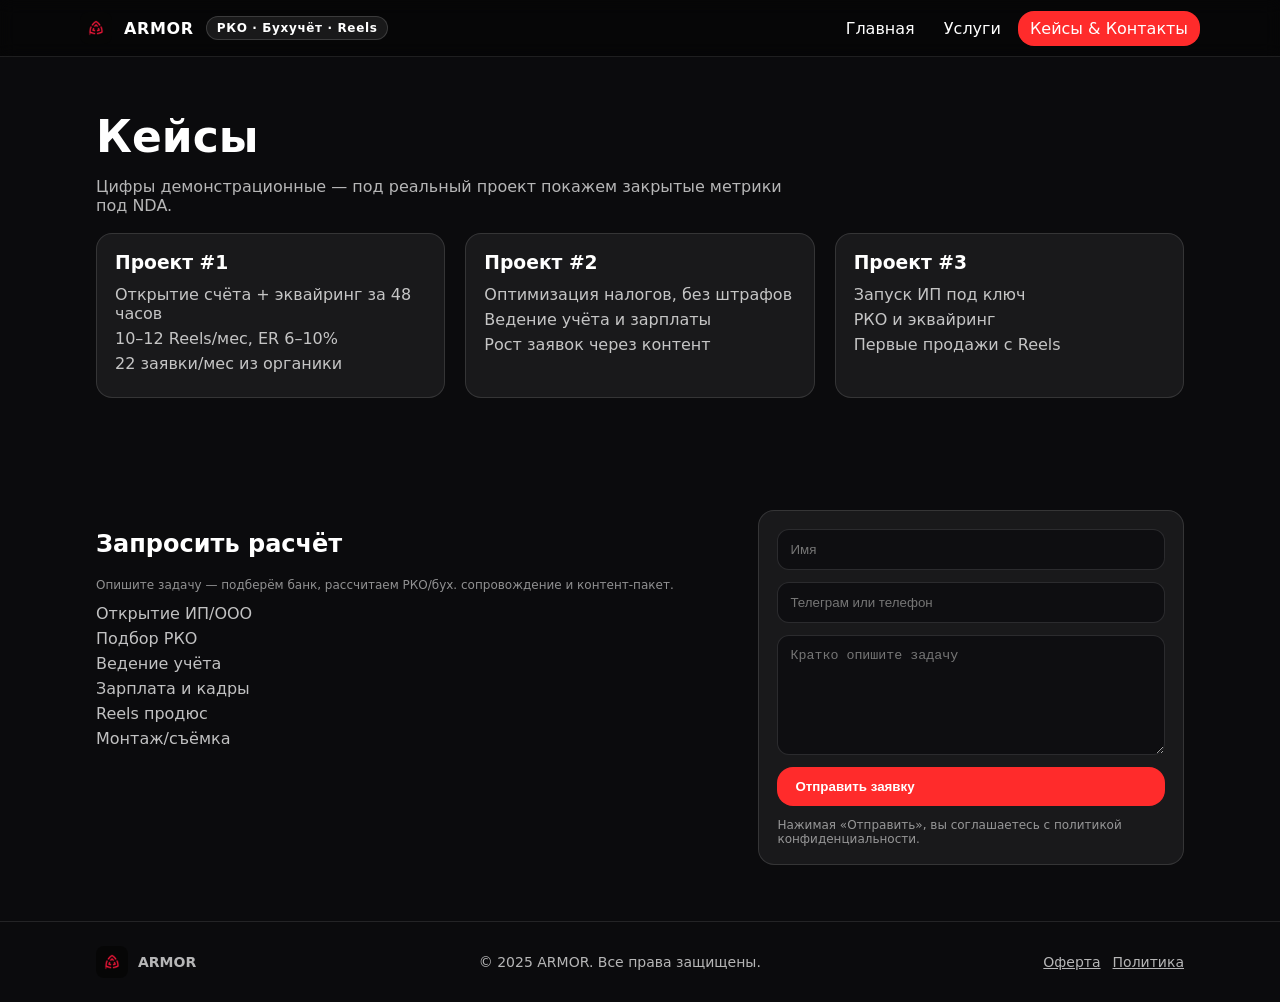
==== cases.html @ 57a03001 "Add files via upload" ====
<!doctype html>
<html lang="ru">
<head>
  <meta charset="utf-8"/>
  <meta name="viewport" content="width=device-width,initial-scale=1"/>
  <title>ARMOR — Кейсы и контакты</title>
  <link rel="icon" type="image/jpeg" href="assets/favicon.jpg"/>
  <link rel="stylesheet" href="styles.css"/>
</head>
<body>

<div class="nav">
  <div class="container nav-inner">
    <div class="brand">
      <img src="assets/logo.jpg" alt="ARMOR" class="logo"/>
      <span>ARMOR</span>
      <span class="badge">РКО · Бухучёт · Reels</span>
    </div>
    <nav>
      <a href="index.html" class="">Главная</a>
      <a href="services.html" class="">Услуги</a>
      <a href="cases.html" class="active">Кейсы & Контакты</a>
    </nav>
  </div>
</div>

<section class="section" id="cases">
  <div class="container">
    <h1 class="h1">Кейсы</h1>
    <p class="lead">Цифры демонстрационные — под реальный проект покажем закрытые метрики под NDA.</p>
    <div class="grid grid-3" style="margin-top:18px">
      <div class="card">
        <h3>Проект #1</h3>
        <ul class="list">
          <li>Открытие счёта + эквайринг за 48 часов</li>
          <li>10–12 Reels/мес, ER 6–10%</li>
          <li>22 заявки/мес из органики</li>
        </ul>
      </div>
      <div class="card">
        <h3>Проект #2</h3>
        <ul class="list">
          <li>Оптимизация налогов, без штрафов</li>
          <li>Ведение учёта и зарплаты</li>
          <li>Рост заявок через контент</li>
        </ul>
      </div>
      <div class="card">
        <h3>Проект #3</h3>
        <ul class="list">
          <li>Запуск ИП под ключ</li>
          <li>РКО и эквайринг</li>
          <li>Первые продажи с Reels</li>
        </ul>
      </div>
    </div>
  </div>
</section>

<section class="section">
  <div class="container two-col">
    <div>
      <h2>Запросить расчёт</h2>
      <p class="small">Опишите задачу — подберём банк, рассчитаем РКО/бух. сопровождение и контент‑пакет.</p>
      <ul class="list">
        <li>Открытие ИП/ООО</li>
        <li>Подбор РКО</li>
        <li>Ведение учёта</li>
        <li>Зарплата и кадры</li>
        <li>Reels продюс</li>
        <li>Монтаж/съёмка</li>
      </ul>
    </div>
    <form class="card form" onsubmit="event.preventDefault(); alert('Заявка отправлена. Мы свяжемся с вами в Telegram.');">
      <input class="input" placeholder="Имя"/>
      <input class="input" placeholder="Телеграм или телефон"/>
      <textarea class="textarea" placeholder="Кратко опишите задачу"></textarea>
      <button class="btn btn-primary" type="submit">Отправить заявку</button>
      <div class="small">Нажимая «Отправить», вы соглашаетесь с политикой конфиденциальности.</div>
    </form>
  </div>
</section>


<footer class="footer">
  <div class="container" style="display:flex;align-items:center;justify-content:space-between;gap:16px;flex-wrap:wrap">
    <div style="display:flex;align-items:center;gap:10px">
      <img src="assets/logo.jpg" class="logo" alt="ARMOR"/>
      <strong>ARMOR</strong>
    </div>
    <div>© 2025 ARMOR. Все права защищены.</div>
    <div style="display:flex;gap:12px">
      <a href="#" style="color:inherit">Оферта</a>
      <a href="#" style="color:inherit">Политика</a>
    </div>
  </div>
</footer>

</body>
</html>
---- styles.css ----
:root{
  --armor-red:#FF2B2B;
  --ink:#0B0B0D;
  --carbon:#16161A;
  --smoke:#A0A0AB;
  --ice:#F5F7FA;
}
*{box-sizing:border-box}
html,body{margin:0;padding:0;font-family:Inter,system-ui,-apple-system,Segoe UI,Roboto,Arial,Helvetica,sans-serif;background:var(--ink);color:#fff}
.container{max-width:1120px;margin:0 auto;padding:0 16px}
.nav{position:sticky;top:0;background:rgba(0,0,0,.45);backdrop-filter:blur(8px);border-bottom:1px solid rgba(255,255,255,.1);z-index:999}
.nav-inner{display:flex;align-items:center;justify-content:space-between;padding:12px 0}
.brand{display:flex;align-items:center;gap:12px;font-weight:700;letter-spacing:.04em}
.badge{background:rgba(255,255,255,.08);border:1px solid rgba(255,255,255,.15);padding:4px 10px;border-radius:999px;font-size:12px;color:#fff}
.nav a{color:#fff;text-decoration:none;padding:8px 12px;border-radius:16px}
.nav a.active,.btn-primary{background:var(--armor-red);}
.nav a:hover{background:rgba(255,255,255,.08)}
.btn{display:inline-flex;align-items:center;gap:8px;border:none;cursor:pointer;border-radius:16px;padding:12px 18px;font-weight:600}
.btn-primary{color:#fff}
.btn-ghost{background:rgba(255,255,255,.08);color:#fff}
.hero{position:relative;padding:80px 0}
.hero::before{content:"";position:absolute;inset:-20% -20% auto -20%;height:60%;background:radial-gradient(800px 400px at 20% 0%, rgba(255,43,43,.15), transparent 70%);pointer-events:none}
.h1{font-size:44px;line-height:1.1;margin:0 0 12px}
.lead{color:rgba(255,255,255,.7);max-width:720px}
.grid{display:grid;gap:20px}
.grid-3{grid-template-columns:repeat(1,1fr)}
@media(min-width:840px){.grid-3{grid-template-columns:repeat(3,1fr)}}
.card{background:rgba(255,255,255,.06);border:1px solid rgba(255,255,255,.12);border-radius:16px;padding:18px}
.card h3{margin:0 0 8px}
.list{list-style:none;padding:0;margin:12px 0 0}
.list li{display:flex;gap:8px;align-items:flex-start;color:rgba(255,255,255,.75);margin:6px 0}
.price{font-size:28px;font-weight:800;margin:6px 0 0}
.section{padding:56px 0}
.footer{border-top:1px solid rgba(255,255,255,.1);padding:24px 0;color:rgba(255,255,255,.7);font-size:14px}
.form{display:grid;gap:12px}
.input, .textarea{background:#0E0E11;border:1px solid rgba(255,255,255,.12);border-radius:12px;color:#fff;padding:12px}
.textarea{min-height:120px;resize:vertical}
.two-col{display:grid;gap:24px}
@media(min-width:900px){.two-col{grid-template-columns:1.2fr .8fr}}
.small{font-size:12px;color:rgba(255,255,255,.55)}
.logo{width:32px;height:32px;border-radius:8px;object-fit:cover}
.kicker{display:inline-flex;align-items:center;gap:8px;background:rgba(255,255,255,.08);border:1px solid rgba(255,255,255,.15);padding:6px 10px;border-radius:999px;font-size:12px}
.red{color:var(--armor-red)}
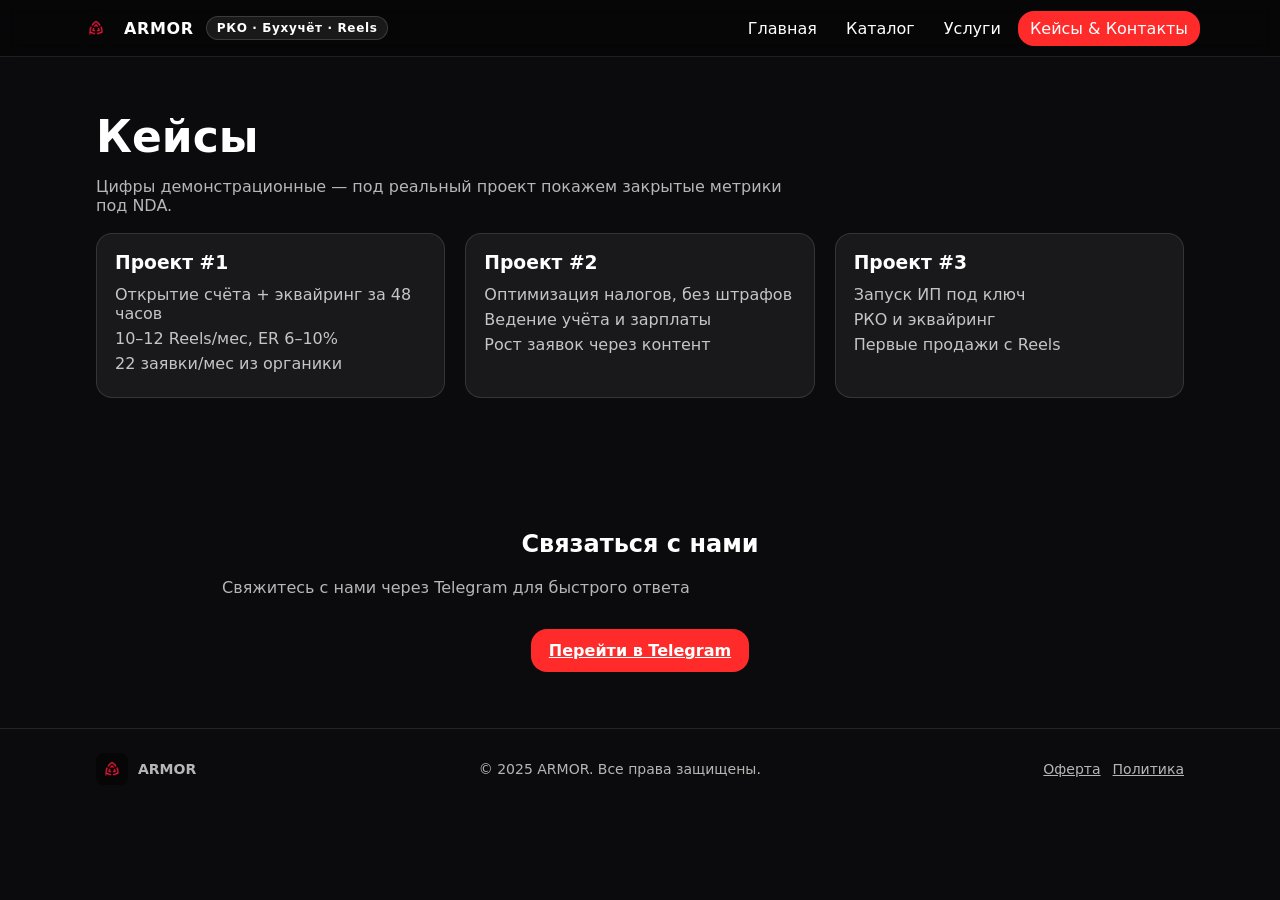
==== commit 74005207: "Update cases.html" ====
--- a/cases.html
+++ b/cases.html
@@ -18,6 +18,7 @@
     </div>
     <nav>
       <a href="index.html" class="">Главная</a>
+      <a href="index.html#banks">Каталог</a>
       <a href="services.html" class="">Услуги</a>
       <a href="cases.html" class="active">Кейсы & Контакты</a>
     </nav>
@@ -57,27 +58,11 @@
   </div>
 </section>
 
-<section class="section">
-  <div class="container two-col">
-    <div>
-      <h2>Запросить расчёт</h2>
-      <p class="small">Опишите задачу — подберём банк, рассчитаем РКО/бух. сопровождение и контент‑пакет.</p>
-      <ul class="list">
-        <li>Открытие ИП/ООО</li>
-        <li>Подбор РКО</li>
-        <li>Ведение учёта</li>
-        <li>Зарплата и кадры</li>
-        <li>Reels продюс</li>
-        <li>Монтаж/съёмка</li>
-      </ul>
-    </div>
-    <form class="card form" onsubmit="event.preventDefault(); alert('Заявка отправлена. Мы свяжемся с вами в Telegram.');">
-      <input class="input" placeholder="Имя"/>
-      <input class="input" placeholder="Телеграм или телефон"/>
-      <textarea class="textarea" placeholder="Кратко опишите задачу"></textarea>
-      <button class="btn btn-primary" type="submit">Отправить заявку</button>
-      <div class="small">Нажимая «Отправить», вы соглашаетесь с политикой конфиденциальности.</div>
-    </form>
+<section class="section" style="text-align:center">
+  <div class="container">
+    <h2>Связаться с нами</h2>
+    <p class="lead" style="margin-bottom:32px">Свяжитесь с нами через Telegram для быстрого ответа</p>
+    <a href="https://t.me/molwyy" class="btn btn-primary btn-large">Перейти в Telegram</a>
   </div>
 </section>
 
